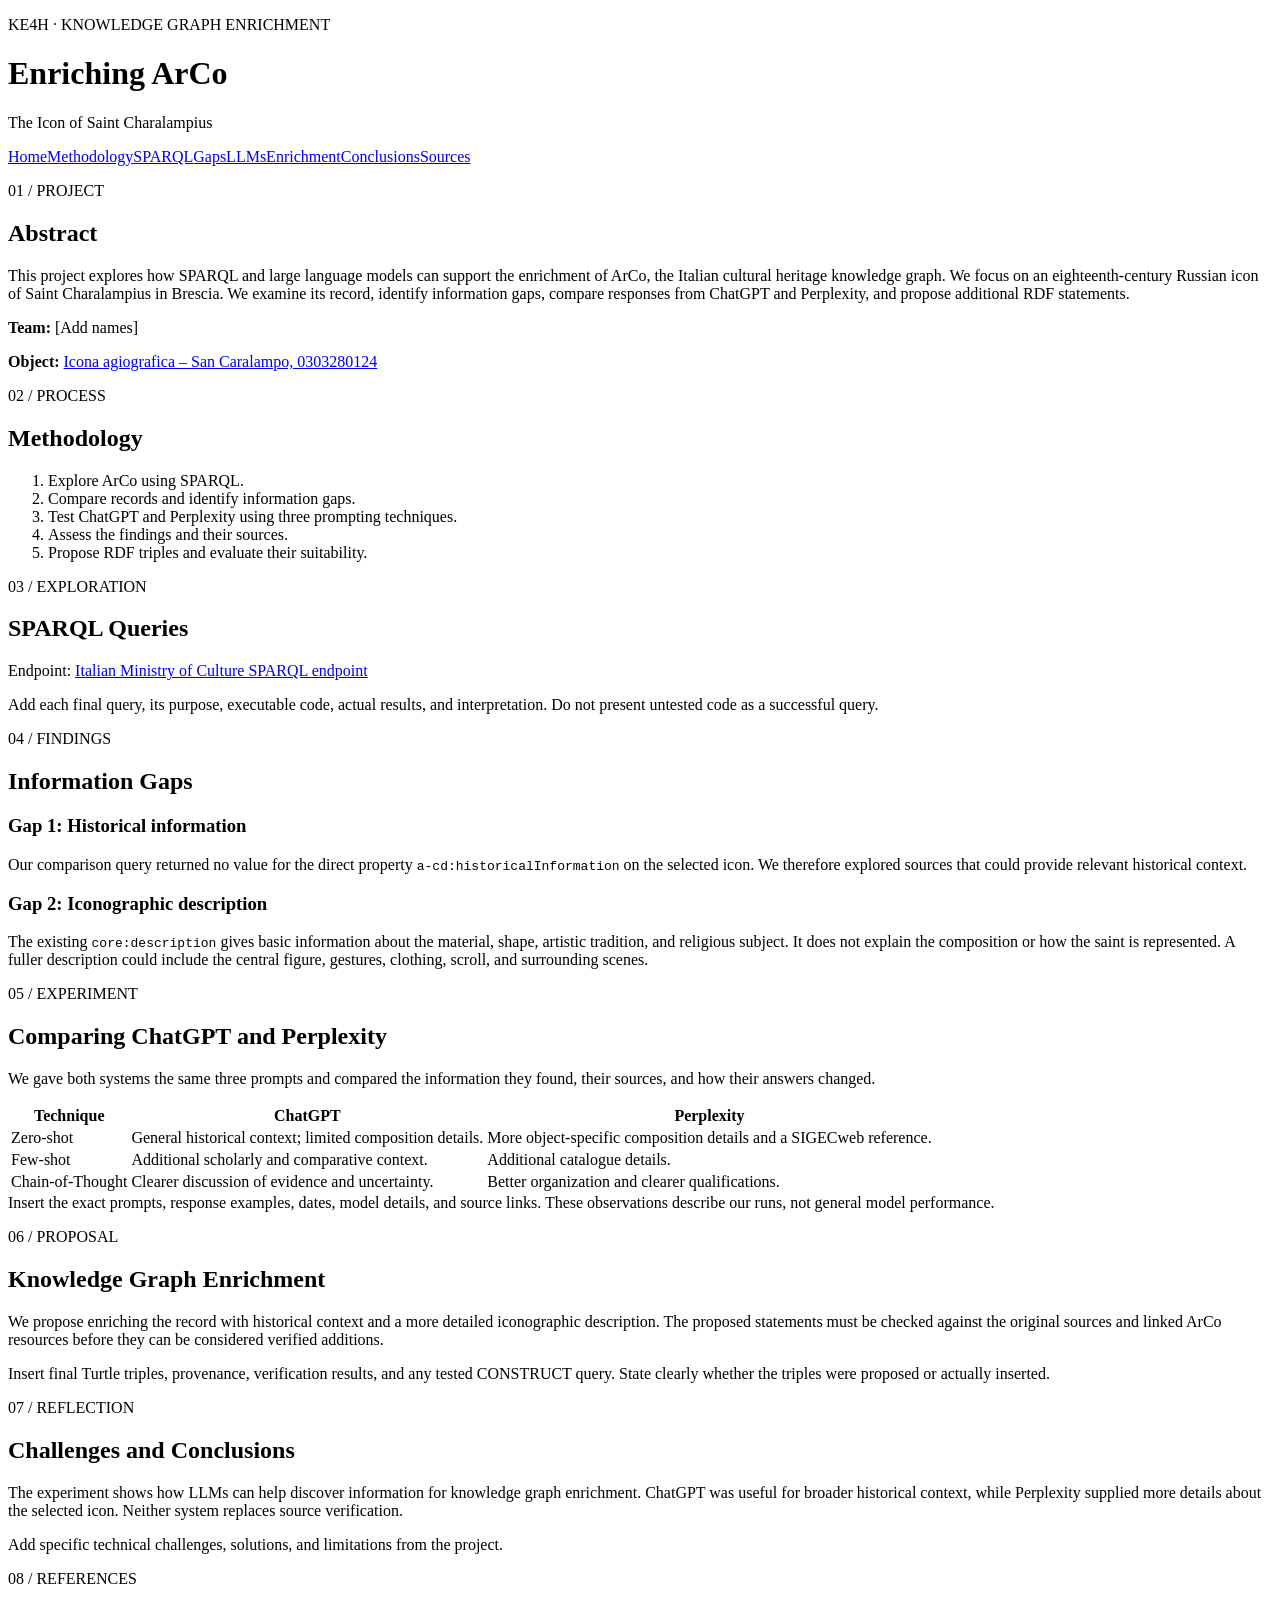
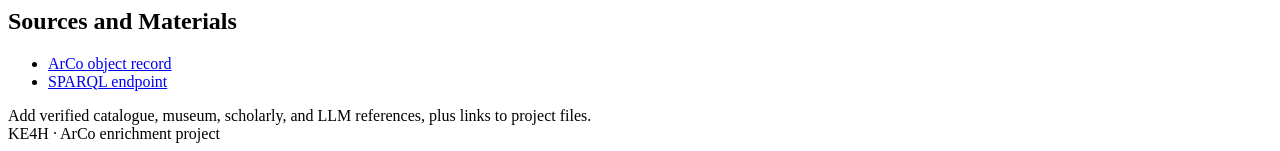
==== index[1].html @ a910eca5 "Add files via upload" ====
<!doctype html><html lang="en"><head><meta charset="utf-8"><meta name="viewport" content="width=device-width,initial-scale=1"><title>Enriching ArCo | Saint Charalampius</title><link rel="stylesheet" href="style.css"></head><body><header><div class="wrap"><p class="eyebrow">KE4H · KNOWLEDGE GRAPH ENRICHMENT</p><h1>Enriching ArCo</h1><p class="subtitle">The Icon of Saint Charalampius</p></div></header><nav aria-label="Main navigation"><div class="wrap"><a href="#home">Home</a><a href="#method">Methodology</a><a href="#queries">SPARQL</a><a href="#gaps">Gaps</a><a href="#llm">LLMs</a><a href="#rdf">Enrichment</a><a href="#conclusion">Conclusions</a><a href="#sources">Sources</a></div></nav><main class="wrap"><section id="home"><p class="eyebrow">01 / PROJECT</p><h2>Abstract</h2><p>This project explores how SPARQL and large language models can support the enrichment of ArCo, the Italian cultural heritage knowledge graph. We focus on an eighteenth-century Russian icon of Saint Charalampius in Brescia. We examine its record, identify information gaps, compare responses from ChatGPT and Perplexity, and propose additional RDF statements.</p><p><strong>Team:</strong> [Add names]</p><p><strong>Object:</strong> <a href="https://w3id.org/arco/resource/HistoricOrArtisticProperty/0303280124">Icona agiografica – San Caralampo, 0303280124</a></p></section><section id="method"><p class="eyebrow">02 / PROCESS</p><h2>Methodology</h2><ol><li>Explore ArCo using SPARQL.</li><li>Compare records and identify information gaps.</li><li>Test ChatGPT and Perplexity using three prompting techniques.</li><li>Assess the findings and their sources.</li><li>Propose RDF triples and evaluate their suitability.</li></ol></section><section id="queries"><p class="eyebrow">03 / EXPLORATION</p><h2>SPARQL Queries</h2><p>Endpoint: <a href="https://dati.cultura.gov.it/sparql">Italian Ministry of Culture SPARQL endpoint</a></p><div class="todo">Add each final query, its purpose, executable code, actual results, and interpretation. Do not present untested code as a successful query.</div></section><section id="gaps"><p class="eyebrow">04 / FINDINGS</p><h2>Information Gaps</h2><article><h3>Gap 1: Historical information</h3><p>Our comparison query returned no value for the direct property <code>a-cd:historicalInformation</code> on the selected icon. We therefore explored sources that could provide relevant historical context.</p></article><article><h3>Gap 2: Iconographic description</h3><p>The existing <code>core:description</code> gives basic information about the material, shape, artistic tradition, and religious subject. It does not explain the composition or how the saint is represented. A fuller description could include the central figure, gestures, clothing, scroll, and surrounding scenes.</p></article></section><section id="llm"><p class="eyebrow">05 / EXPERIMENT</p><h2>Comparing ChatGPT and Perplexity</h2><p>We gave both systems the same three prompts and compared the information they found, their sources, and how their answers changed.</p><table><thead><tr><th>Technique</th><th>ChatGPT</th><th>Perplexity</th></tr></thead><tbody><tr><td>Zero-shot</td><td>General historical context; limited composition details.</td><td>More object-specific composition details and a SIGECweb reference.</td></tr><tr><td>Few-shot</td><td>Additional scholarly and comparative context.</td><td>Additional catalogue details.</td></tr><tr><td>Chain-of-Thought</td><td>Clearer discussion of evidence and uncertainty.</td><td>Better organization and clearer qualifications.</td></tr></tbody></table><div class="todo">Insert the exact prompts, response examples, dates, model details, and source links. These observations describe our runs, not general model performance.</div></section><section id="rdf"><p class="eyebrow">06 / PROPOSAL</p><h2>Knowledge Graph Enrichment</h2><p>We propose enriching the record with historical context and a more detailed iconographic description. The proposed statements must be checked against the original sources and linked ArCo resources before they can be considered verified additions.</p><div class="todo">Insert final Turtle triples, provenance, verification results, and any tested CONSTRUCT query. State clearly whether the triples were proposed or actually inserted.</div></section><section id="conclusion"><p class="eyebrow">07 / REFLECTION</p><h2>Challenges and Conclusions</h2><p>The experiment shows how LLMs can help discover information for knowledge graph enrichment. ChatGPT was useful for broader historical context, while Perplexity supplied more details about the selected icon. Neither system replaces source verification.</p><div class="todo">Add specific technical challenges, solutions, and limitations from the project.</div></section><section id="sources"><p class="eyebrow">08 / REFERENCES</p><h2>Sources and Materials</h2><ul><li><a href="https://w3id.org/arco/resource/HistoricOrArtisticProperty/0303280124">ArCo object record</a></li><li><a href="https://dati.cultura.gov.it/sparql">SPARQL endpoint</a></li></ul><div class="todo">Add verified catalogue, museum, scholarly, and LLM references, plus links to project files.</div></section></main><footer><div class="wrap">KE4H · ArCo enrichment project</div></footer></body></html>
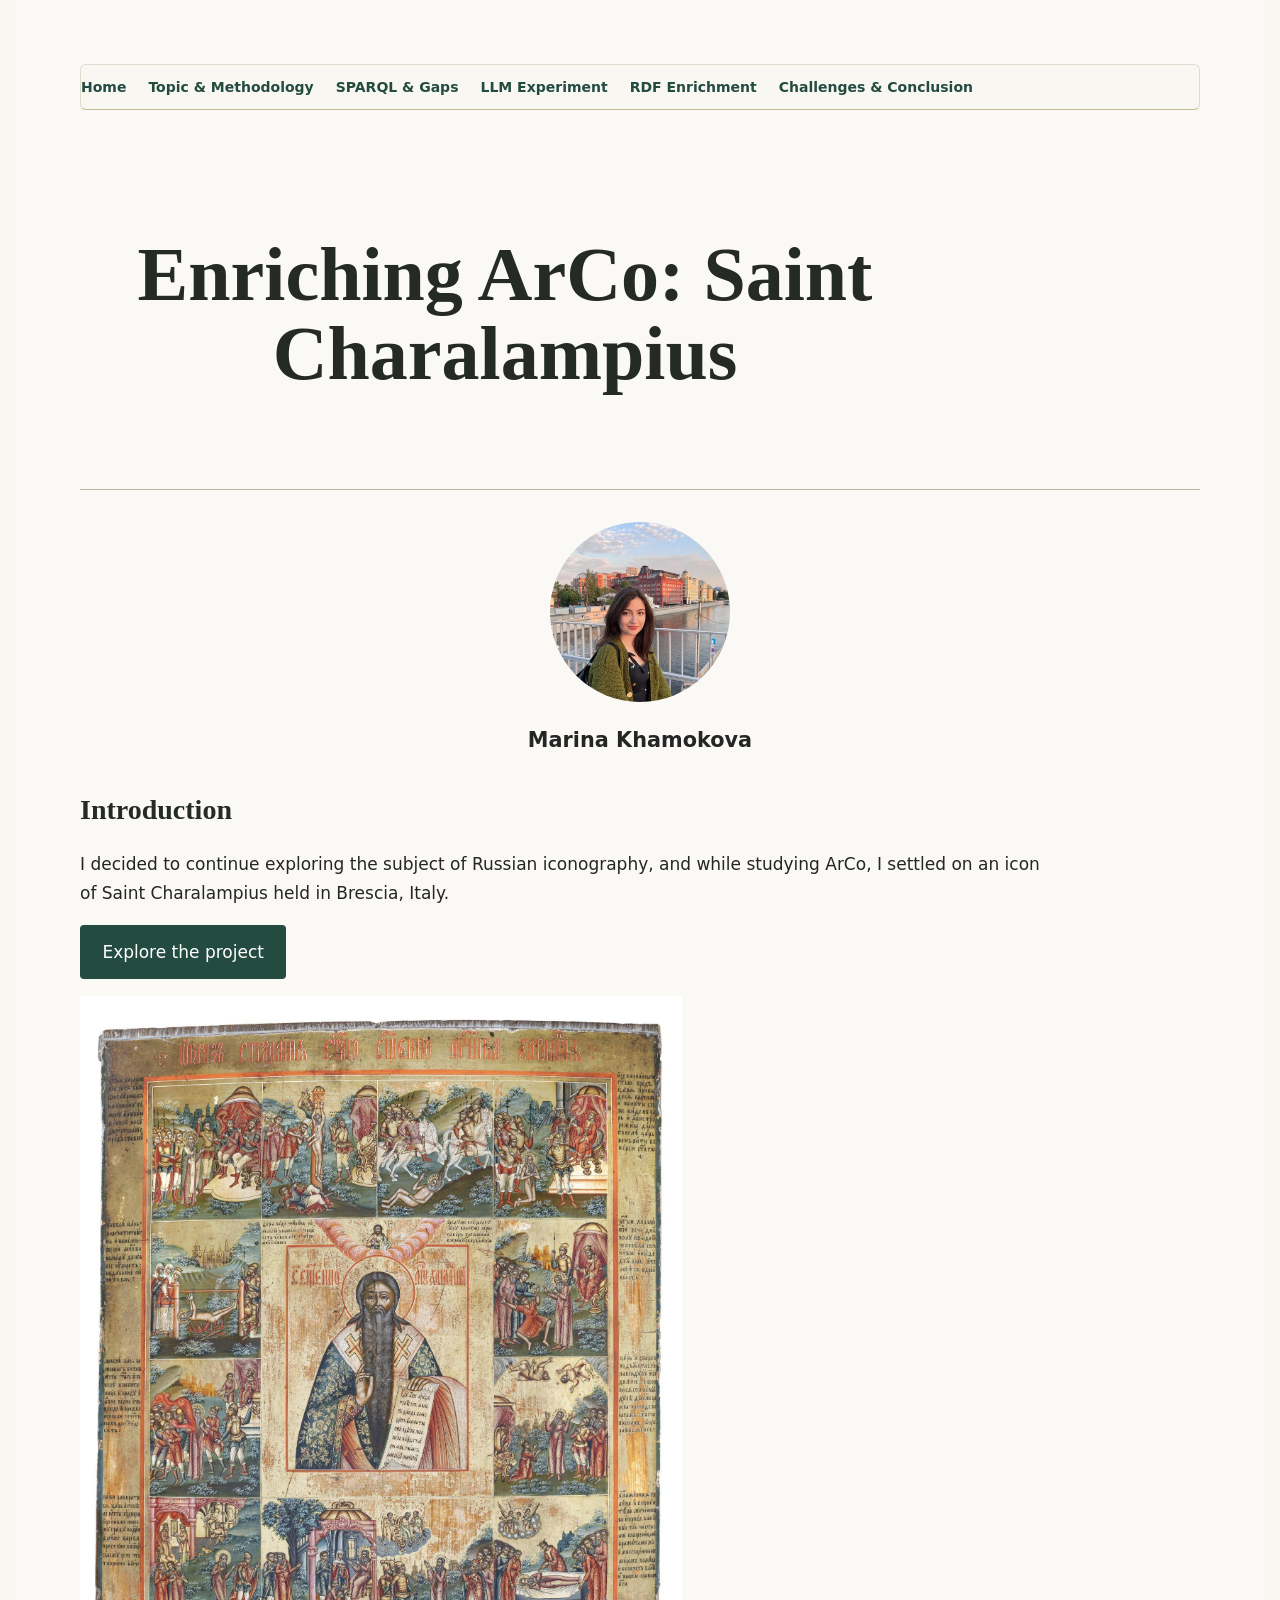
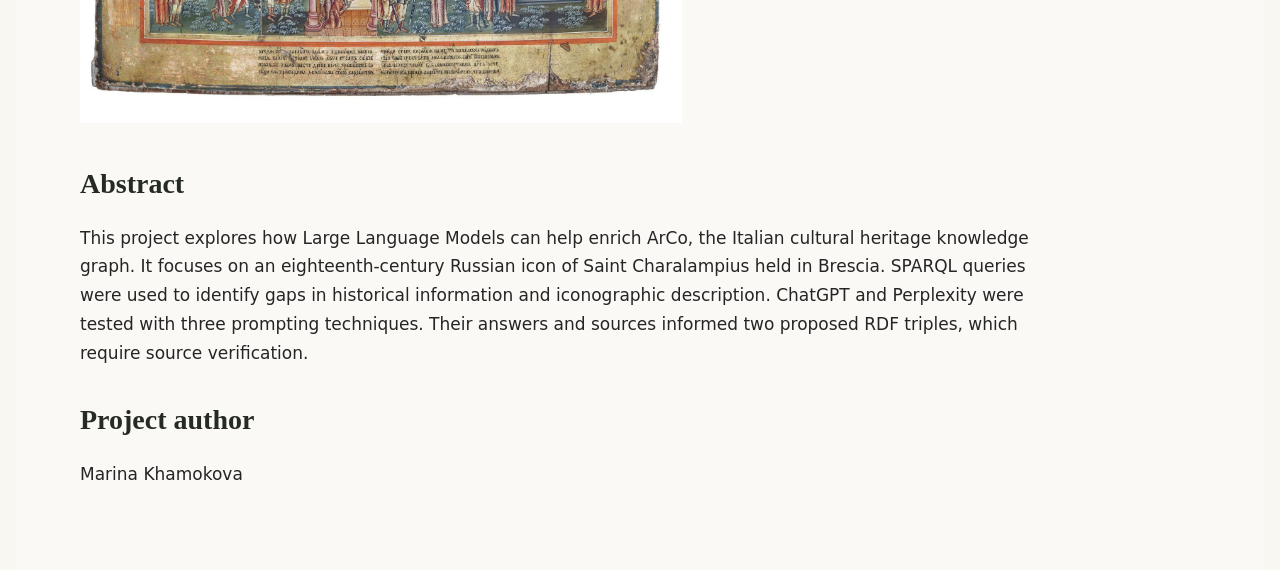
==== commit c7e76980: "Add files via upload" ====
--- a/index[1].html
+++ b/index[1].html
@@ -1 +1,175 @@
-<!doctype html><html lang="en"><head><meta charset="utf-8"><meta name="viewport" content="width=device-width,initial-scale=1"><title>Enriching ArCo | Saint Charalampius</title><link rel="stylesheet" href="style.css"></head><body><header><div class="wrap"><p class="eyebrow">KE4H · KNOWLEDGE GRAPH ENRICHMENT</p><h1>Enriching ArCo</h1><p class="subtitle">The Icon of Saint Charalampius</p></div></header><nav aria-label="Main navigation"><div class="wrap"><a href="#home">Home</a><a href="#method">Methodology</a><a href="#queries">SPARQL</a><a href="#gaps">Gaps</a><a href="#llm">LLMs</a><a href="#rdf">Enrichment</a><a href="#conclusion">Conclusions</a><a href="#sources">Sources</a></div></nav><main class="wrap"><section id="home"><p class="eyebrow">01 / PROJECT</p><h2>Abstract</h2><p>This project explores how SPARQL and large language models can support the enrichment of ArCo, the Italian cultural heritage knowledge graph. We focus on an eighteenth-century Russian icon of Saint Charalampius in Brescia. We examine its record, identify information gaps, compare responses from ChatGPT and Perplexity, and propose additional RDF statements.</p><p><strong>Team:</strong> [Add names]</p><p><strong>Object:</strong> <a href="https://w3id.org/arco/resource/HistoricOrArtisticProperty/0303280124">Icona agiografica – San Caralampo, 0303280124</a></p></section><section id="method"><p class="eyebrow">02 / PROCESS</p><h2>Methodology</h2><ol><li>Explore ArCo using SPARQL.</li><li>Compare records and identify information gaps.</li><li>Test ChatGPT and Perplexity using three prompting techniques.</li><li>Assess the findings and their sources.</li><li>Propose RDF triples and evaluate their suitability.</li></ol></section><section id="queries"><p class="eyebrow">03 / EXPLORATION</p><h2>SPARQL Queries</h2><p>Endpoint: <a href="https://dati.cultura.gov.it/sparql">Italian Ministry of Culture SPARQL endpoint</a></p><div class="todo">Add each final query, its purpose, executable code, actual results, and interpretation. Do not present untested code as a successful query.</div></section><section id="gaps"><p class="eyebrow">04 / FINDINGS</p><h2>Information Gaps</h2><article><h3>Gap 1: Historical information</h3><p>Our comparison query returned no value for the direct property <code>a-cd:historicalInformation</code> on the selected icon. We therefore explored sources that could provide relevant historical context.</p></article><article><h3>Gap 2: Iconographic description</h3><p>The existing <code>core:description</code> gives basic information about the material, shape, artistic tradition, and religious subject. It does not explain the composition or how the saint is represented. A fuller description could include the central figure, gestures, clothing, scroll, and surrounding scenes.</p></article></section><section id="llm"><p class="eyebrow">05 / EXPERIMENT</p><h2>Comparing ChatGPT and Perplexity</h2><p>We gave both systems the same three prompts and compared the information they found, their sources, and how their answers changed.</p><table><thead><tr><th>Technique</th><th>ChatGPT</th><th>Perplexity</th></tr></thead><tbody><tr><td>Zero-shot</td><td>General historical context; limited composition details.</td><td>More object-specific composition details and a SIGECweb reference.</td></tr><tr><td>Few-shot</td><td>Additional scholarly and comparative context.</td><td>Additional catalogue details.</td></tr><tr><td>Chain-of-Thought</td><td>Clearer discussion of evidence and uncertainty.</td><td>Better organization and clearer qualifications.</td></tr></tbody></table><div class="todo">Insert the exact prompts, response examples, dates, model details, and source links. These observations describe our runs, not general model performance.</div></section><section id="rdf"><p class="eyebrow">06 / PROPOSAL</p><h2>Knowledge Graph Enrichment</h2><p>We propose enriching the record with historical context and a more detailed iconographic description. The proposed statements must be checked against the original sources and linked ArCo resources before they can be considered verified additions.</p><div class="todo">Insert final Turtle triples, provenance, verification results, and any tested CONSTRUCT query. State clearly whether the triples were proposed or actually inserted.</div></section><section id="conclusion"><p class="eyebrow">07 / REFLECTION</p><h2>Challenges and Conclusions</h2><p>The experiment shows how LLMs can help discover information for knowledge graph enrichment. ChatGPT was useful for broader historical context, while Perplexity supplied more details about the selected icon. Neither system replaces source verification.</p><div class="todo">Add specific technical challenges, solutions, and limitations from the project.</div></section><section id="sources"><p class="eyebrow">08 / REFERENCES</p><h2>Sources and Materials</h2><ul><li><a href="https://w3id.org/arco/resource/HistoricOrArtisticProperty/0303280124">ArCo object record</a></li><li><a href="https://dati.cultura.gov.it/sparql">SPARQL endpoint</a></li></ul><div class="todo">Add verified catalogue, museum, scholarly, and LLM references, plus links to project files.</div></section></main><footer><div class="wrap">KE4H · ArCo enrichment project</div></footer></body></html>
+<!DOCTYPE html>
+
+<html lang="en" xml:lang="" xmlns="http://www.w3.org/1999/xhtml">
+<head>
+<meta charset="utf-8"/>
+<meta content="pandoc" name="generator"/>
+<meta content="width=device-width, initial-scale=1.0, user-scalable=yes" name="viewport"/>
+<title>Enriching ArCo: Saint Charalampius</title>
+<style>
+html {
+color: #1a1a1a;
+background-color: #fdfdfd;
+}
+body {
+margin: 0 auto;
+max-width: 36em;
+padding-left: 50px;
+padding-right: 50px;
+padding-top: 50px;
+padding-bottom: 50px;
+hyphens: auto;
+overflow-wrap: break-word;
+text-rendering: optimizeLegibility;
+font-kerning: normal;
+}
+@media (max-width: 600px) {
+body {
+font-size: 0.9em;
+padding: 12px;
+}
+h1 {
+font-size: 1.8em;
+}
+}
+@media print {
+html {
+background-color: white;
+}
+body {
+background-color: transparent;
+color: black;
+font-size: 12pt;
+}
+p, h2, h3 {
+orphans: 3;
+widows: 3;
+}
+h2, h3, h4 {
+page-break-after: avoid;
+}
+}
+p {
+margin: 1em 0;
+}
+a {
+color: #1a1a1a;
+}
+a:visited {
+color: #1a1a1a;
+}
+img {
+max-width: 100%;
+}
+svg {
+height: auto;
+max-width: 100%;
+}
+h1, h2, h3, h4, h5, h6 {
+margin-top: 1.4em;
+}
+h5, h6 {
+font-size: 1em;
+font-style: italic;
+}
+h6 {
+font-weight: normal;
+}
+ol, ul {
+padding-left: 1.7em;
+margin-top: 1em;
+}
+li > ol, li > ul {
+margin-top: 0;
+}
+blockquote {
+margin: 1em 0 1em 1.7em;
+padding-left: 1em;
+border-left: 2px solid #e6e6e6;
+color: #606060;
+}
+code {
+font-family: Menlo, Monaco, Consolas, 'Lucida Console', monospace;
+font-size: 85%;
+margin: 0;
+hyphens: manual;
+}
+pre {
+margin: 1em 0;
+overflow: auto;
+}
+pre code {
+padding: 0;
+overflow: visible;
+overflow-wrap: normal;
+}
+.sourceCode {
+background-color: transparent;
+overflow: visible;
+}
+hr {
+background-color: #1a1a1a;
+border: none;
+height: 1px;
+margin: 1em 0;
+}
+table {
+margin: 1em 0;
+border-collapse: collapse;
+width: 100%;
+overflow-x: auto;
+display: block;
+font-variant-numeric: lining-nums tabular-nums;
+}
+table caption {
+margin-bottom: 0.75em;
+}
+tbody {
+margin-top: 0.5em;
+border-top: 1px solid #1a1a1a;
+border-bottom: 1px solid #1a1a1a;
+}
+th {
+border-top: 1px solid #1a1a1a;
+padding: 0.25em 0.5em 0.25em 0.5em;
+}
+td {
+padding: 0.125em 0.5em 0.25em 0.5em;
+}
+header {
+margin-bottom: 4em;
+text-align: center;
+}
+#TOC li {
+list-style: none;
+}
+#TOC ul {
+padding-left: 1.3em;
+}
+#TOC > ul {
+padding-left: 0;
+}
+#TOC a:not(:hover) {
+text-decoration: none;
+}
+code{white-space: pre-wrap;}
+span.smallcaps{font-variant: small-caps;}
+div.columns{display: flex; gap: min(4vw, 1.5em);}
+div.column{flex: auto; overflow-x: auto;}
+div.hanging-indent{margin-left: 1.5em; text-indent: -1.5em;}
+
+ul.task-list[class]{list-style: none;}
+ul.task-list li input[type="checkbox"] {
+font-size: inherit;
+width: 0.8em;
+margin: 0 0.8em 0.2em -1.6em;
+vertical-align: middle;
+}
+.display.math{display: block; text-align: center; margin: 0.5rem auto;}
+</style>
+<style>body{font:17px/1.65 system-ui,sans-serif;color:#252525;max-width:1100px;margin:auto;padding:30px 5%;background:#faf9f5}h1,h2,h3{line-height:1.2;color:#533b27;margin-top:2em}a{color:#745124}img{max-width:100%;height:auto}figure{text-align:center}figure img{max-height:650px}pre{overflow:auto;background:#eeeae2;padding:18px;border-radius:8px;white-space:pre-wrap}table{border-collapse:collapse;width:100%;display:block;overflow:auto}td,th{border:1px solid #ccc;padding:12px;vertical-align:top;min-width:120px}td p{margin:.5em 0}nav{background:#eeeae2;padding:16px 25px;border-radius:8px}header h1{font-size:2.4em}code{overflow-wrap:anywhere}</style>
+<style>html{scroll-behavior:smooth;background:#f8f7f2;color:#292e28}body{max-width:1120px;margin:auto;padding:clamp(20px,5vw,70px);font:17px/1.7 system-ui,sans-serif;overflow-wrap:anywhere}header{border-bottom:1px solid #b8b4a5;padding:30px 0 45px;margin-bottom:30px}header h1{font-size:clamp(38px,6vw,76px);line-height:1.04;max-width:850px}h1,h2,h3{font-family:Georgia,serif;line-height:1.2;color:#252b24}h1{font-size:clamp(30px,4vw,48px);margin-top:65px}h2{font-size:28px;margin-top:35px}h3{font-size:22px}p{max-width:90ch}a{color:#315c4d;text-underline-offset:4px}nav{background:#eeece2;border:1px solid #dedacc;padding:20px 28px;border-radius:6px;margin:25px 0}nav ul{display:flex;flex-wrap:wrap;gap:8px 24px;list-style:none;padding:0;margin:0}nav a{font-size:14px;font-weight:650}pre{background:#eeeadd;border-left:4px solid #ad8b59;padding:22px;overflow-x:auto;white-space:pre;overflow-wrap:normal;font:14px/1.65 Consolas,monospace}code{font-family:Consolas,monospace}table{border-collapse:collapse;width:100%;font-size:14px;margin:20px 0}td,th{border:1px solid #d6d1c3;padding:12px;vertical-align:top}th{background:#e8e5d9}td h1,td h2,td h3{font-size:19px;margin:18px 0 8px}img{max-width:100%;height:auto}details{border:1px solid #d4cebd;background:#f1efe6;padding:16px;margin:24px 0}summary{cursor:pointer;font-weight:700;color:#315c4d}@media(max-width:650px){body{padding:18px}table{display:block;overflow-x:auto}td{min-width:220px}nav ul{display:block}}</style><style>.site-menu{position:sticky;top:0;z-index:100;background:#f8f7f1;border-bottom:1px solid #c9b998;display:flex;flex-wrap:wrap;gap:8px 22px;padding:14px 0;margin:0 0 30px;font:600 14px system-ui}.site-menu a{color:#244b40;text-decoration:none}.site-menu a:hover{text-decoration:underline}pre{white-space:pre;overflow-x:auto}table{max-width:100%;display:block;overflow-x:auto}html{scroll-padding-top:90px}</style></head>
+<body><nav aria-label="Main navigation" class="site-menu"><a href="index.html">Home</a><a href="methodology.html">Topic &amp; Methodology</a><a href="sparql.html">SPARQL &amp; Gaps</a><a href="llms.html">LLM Experiment</a><a href="rdf.html">RDF Enrichment</a><a href="conclusion.html">Challenges &amp; Conclusion</a></nav><header id="title-block-header"><h1 class="title">Enriching ArCo: Saint Charalampius</h1></header><img alt="Marina Khamokova" src="[data-uri]" style="width:180px;height:180px;object-fit:cover;border-radius:50%;display:block;margin:2rem auto 1rem"/><p style="text-align:center;font-size:1.3rem;font-weight:bold">Marina Khamokova</p><h2>Introduction</h2><p>I decided to continue exploring the subject of Russian iconography,
+and while studying ArCo, I settled on an icon of Saint Charalampius held
+in Brescia, Italy.</p><p><a href="methodology.html" style="display:inline-block;padding:.8rem 1.4rem;background:#244b40;color:white;text-decoration:none;border-radius:4px">Explore the project</a></p><p><img src="[data-uri]